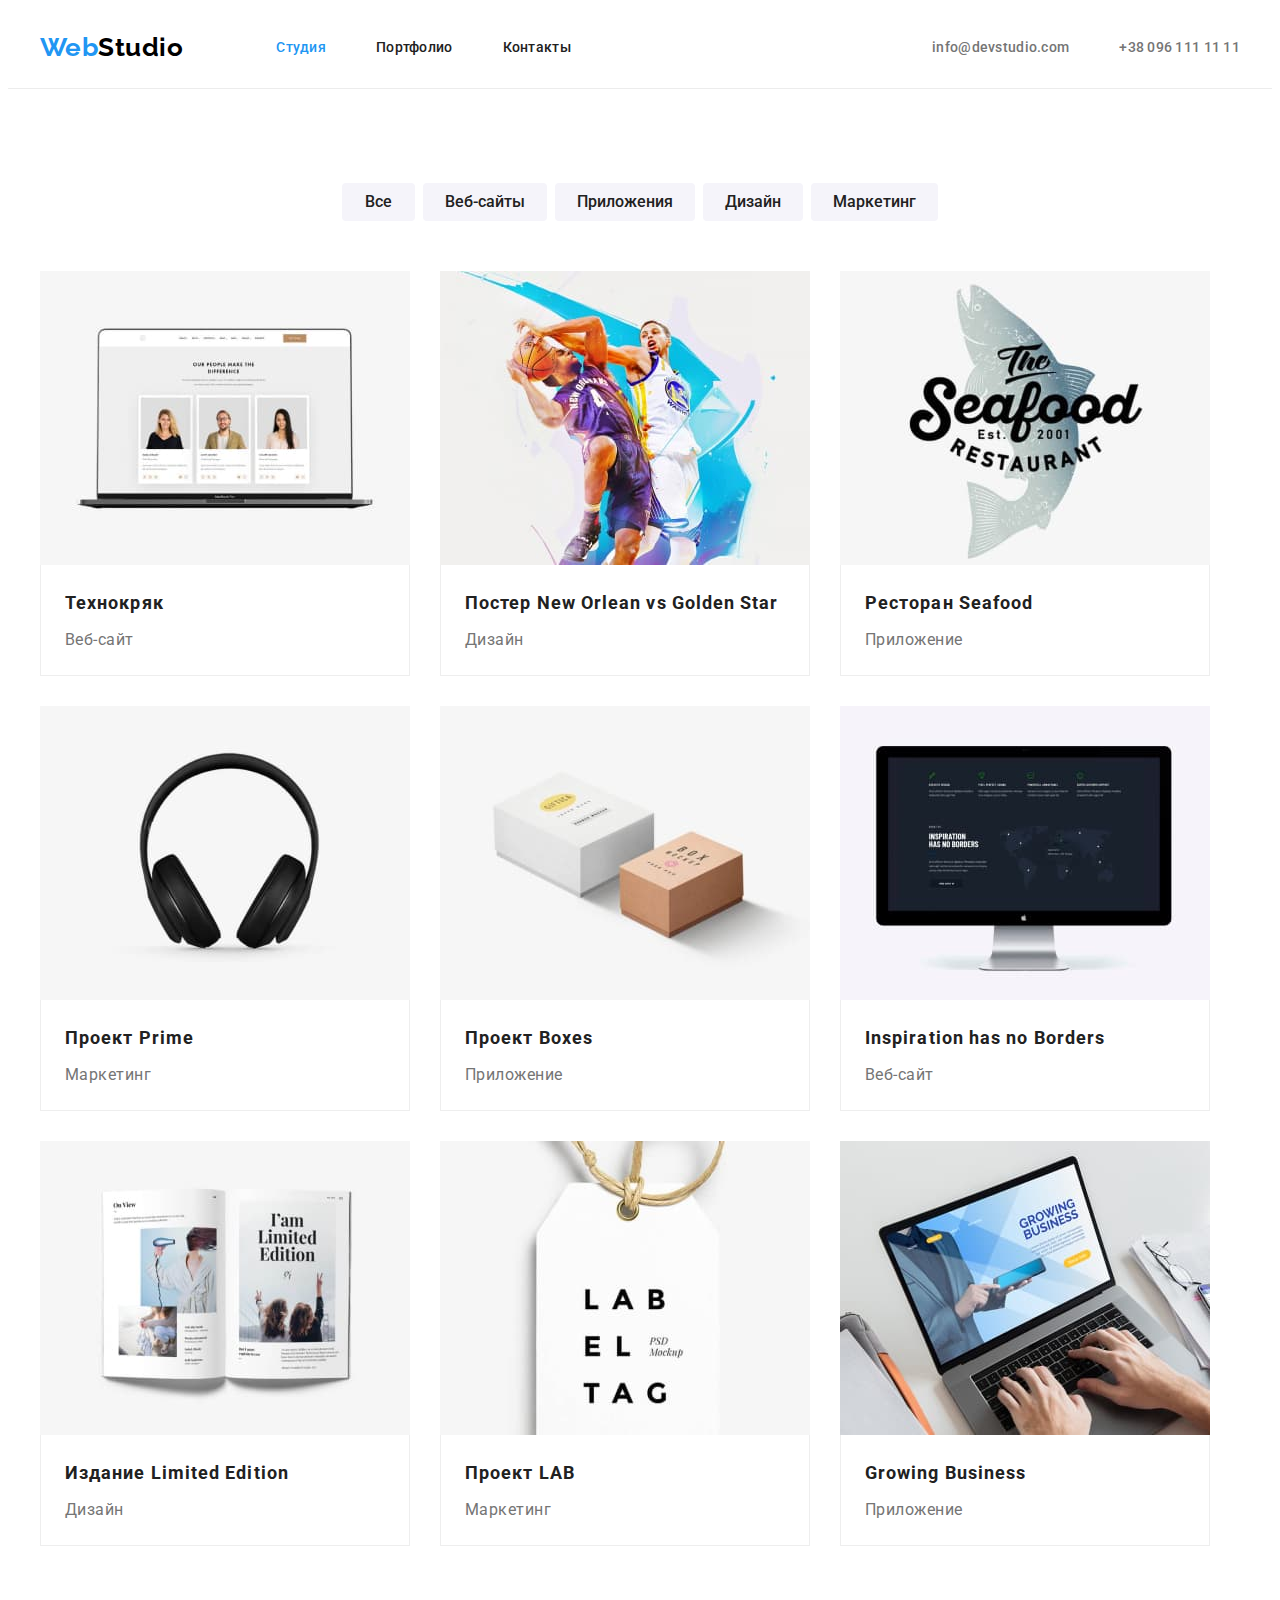
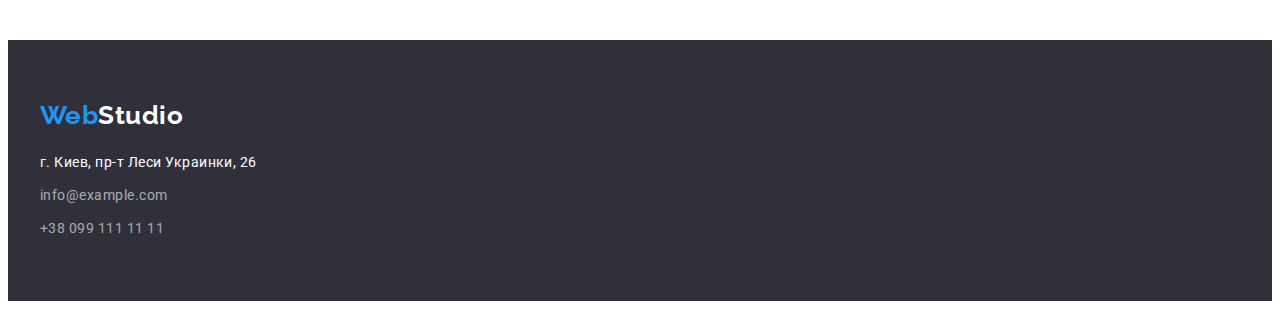
==== portfolio.html @ b679ecaa "копирует дз3" ====
<!DOCTYPE html>
<html lang="ru">
  <head>
    <meta charset="UTF-8" />
    <meta http-equiv="X-UA-Compatible" content="IE=edge" />
    <meta name="viewport" content="width=device-width, initial-scale=1.0" />
    <title>Портфолио</title>
    <link rel="preconnect" href="https://fonts.googleapis.com" />
    <link rel="preconnect" href="https://fonts.gstatic.com" crossorigin />
    <link
      href="https://fonts.googleapis.com/css2?family=Raleway:wght@700&family=Roboto:wght@400;500;700;900&display=swap"
      rel="stylesheet"
    />
    <link
      rel="stylesheet"
      href="https://cdnjs.cloudflare.com/ajax/libs/modern-normalize/1.1.0/modern-normalize.min.css"
      integrity="sha512-wpPYUAdjBVSE4KJnH1VR1HeZfpl1ub8YT/NKx4PuQ5NmX2tKuGu6U/JRp5y+Y8XG2tV+wKQpNHVUX03MfMFn9Q=="
      crossorigin="anonymous"
      referrerpolicy="no-referrer"
    />
    <link rel="stylesheet" href="./css/styles.css" />
  </head>
  <body>
    <!--шапка-->
    <header class="page">
      <div class="container">
        <nav class="page-nav">
          <a class="page-nav-logo link" href="./index.html"
            ><span class="first-part-logo">Web</span><span class="second-part-logo">Studio</span></a
          >
          <ul class="page-nav-list list">
            <li class="item"><a class="link current" href="./index.html">Студия</a></li>
            <li class="item"><a class="link" href="./portfolio.html">Портфолио</a></li>
            <li class="item"><a class="link" href="">Контакты</a></li>
          </ul>
        </nav>

        <ul class="contacts list">
          <li class="item">
            <a class="link" href="mailto:info@devstudio.com">info@devstudio.com</a>
          </li>
          <li class="item"><a class="link" href="tel:+380961111111">+38 096 111 11 11</a></li>
        </ul>
      </div>
    </header>
    <main>
      <section class="portfolio section">
        <div class="container">
          <h1 class="portfolio-title visually-hidden">Портфолио</h1>
          <ul class="portfolio-filter list">
            <li class="item"><button class="button" type="button">Все</button></li>
            <li class="item"><button class="button" type="button">Веб-сайты</button></li>
            <li class="item"><button class="button" type="button">Приложения</button></li>
            <li class="item"><button class="button" type="button">Дизайн</button></li>
            <li class="item"><button class="button" type="button">Маркетинг</button></li>
          </ul>
          <ul class="portfolio-list list">
            <li class="item">
              <img src="./images/img-portfolio.jpg" width="370" height="294" alt="ноутбук" />
              <div class="bottom-part">
                <h2 class="title">Технокряк</h2>
                <p class="description">Веб-сайт</p>
              </div>
            </li>
            <li class="item">
              <img
                src="./images/img-portfolio2.jpg"
                width="370"
                height="294"
                alt="два баскетболиста"
              />
              <div class="bottom-part">
                <h2 class="title">Постер New Orlean vs Golden Star</h2>
                <p class="description">Дизайн</p>
              </div>
            </li>
            <li class="item">
              <img
                src="./images/img-portfolio3.jpg"
                width="370"
                height="294"
                alt="логотип ресторана"
              />
              <div class="bottom-part">
                <h2 class="title">Ресторан Seafood</h2>
                <p class="description">Приложение</p>
              </div>
            </li>
            <li class="item">
              <img src="./images/img-portfolio4.jpg" width="370" height="294" alt="наушники" />
              <div class="bottom-part">
                <h2 class="title">Проект Prime</h2>
                <p class="description">Маркетинг</p>
              </div>
            </li>
            <li class="item">
              <img src="./images/img-portfolio5.jpg" width="370" height="294" alt="две коробки" />
              <div class="bottom-part">
                <h2 class="title">Проект Boxes</h2>
                <p class="description">Приложение</p>
              </div>
            </li>
            <li class="item">
              <img src="./images/img-portfolio6.jpg" width="370" height="294" alt="монитор" />
              <div class="bottom-part">
                <h2 class="title">Inspiration has no Borders</h2>
                <p class="description">Веб-сайт</p>
              </div>
            </li>
            <li class="item">
              <img
                src="./images/img-portfolio7.jpg"
                width="370"
                height="294"
                alt="развернутая книга"
              />
              <div class="bottom-part">
                <h2 class="title">Издание Limited Edition</h2>
                <p class="description">Дизайн</p>
              </div>
            </li>
            <li class="item">
              <img
                src="./images/img-portfolio8.jpg"
                width="370"
                height="294"
                alt="бумажный ярлык"
              />
              <div class="bottom-part">
                <h2 class="title">Проект LAB</h2>
                <p class="description">Маркетинг</p>
              </div>
            </li>
            <li class="item">
              <img
                src="./images/img-portfolio9.jpg"
                width="370"
                height="294"
                alt="руки на клавиатуре ноутбука"
              />
              <div class="bottom-part">
                <h2 class="title">Growing Business</h2>
                <p class="description">Приложение</p>
              </div>
            </li>
          </ul>
        </div>
      </section>
    </main>
    <!-- Футер -->
    <footer class="footer">
      <div class="container">
        <a class="page-nav-logo link" href="./index.html"
          ><span class="first-part-logo">Web</span><span class="second-part-logo">Studio</span></a
        >
        <address class="page-address">
          <p class="address">г. Киев, пр-т Леси Украинки, 26</p>
          <ul class="page-address-list list">
            <li class="item">
              <a class="link" href="mailto:info@example.com">info@example.com</a>
            </li>
            <li class="item"><a class="link" href="tel:+380991111111">+38 099 111 11 11</a></li>
          </ul>
        </address>
      </div>
    </footer>
  </body>
</html>
---- css/styles.css ----
/* общие */
.visually-hidden {
  position: absolute;
  width: 1px;
  height: 1px;
  margin: -1px;
  border: 0;
  padding: 0;

  white-space: nowrap;
  clip-path: inset(100%);
  clip: rect(0 0 0 0);
  overflow: hidden;
}
:root {
  --accent-color: #2196f3;
  --primary-text-color: #757575;
  --title-text-color: #212121;
  --primary-background: #fff;
  --button-bgc: #f5f4fa;
  --hover-text: #fff;
}
body {
  background-color: var(--primary-background);
  color: var(--primary-text-color);
  font-family: Roboto, sans-serif;
  letter-spacing: 0.03em;
}
.list {
  list-style: none;
  padding: 0;
  margin: 0;
}
.link {
  text-decoration: none;
}
.title {
  color: var(--title-text-color);
}
.container {
  margin-left: auto;
  margin-right: auto;
  width: 1200px;
  padding-right: 15px;
  padding-left: 15px;
  /* outline: 2px solid tomato; */
}
h1,
h2,
h3,
p,
ul {
  margin: 0;
}
.section {
  padding-top: 94px;
  padding-bottom: 94px;
}

/* навигация */
.page {
  border-bottom: 1px solid #ececec;
}
.page .container {
  display: flex;
  align-items: center;
}
.page-nav {
  display: flex;
  align-items: center;
}
.page-nav-list {
  display: flex;
  margin-left: 93px;
}
.page-nav-list .item {
  /* border: 1px solid tomato; */
  margin-right: 50px;
}
.page-nav-list .item:last-child {
  margin-right: 0;
}
.page-nav-list .link {
  display: block;
  padding-top: 32px;
  padding-bottom: 32px;

  color: var(--title-text-color);
  font-weight: 500;
  font-size: 14px;
  line-height: 1.14;
  letter-spacing: 0.02em;
}
.page-nav-list .link.current {
  color: var(--accent-color);
}
.contacts {
  display: flex;
  margin-left: auto;
}
.contacts .link {
  display: block;
  padding-top: 32px;
  padding-bottom: 32px;
}
.contacts .item {
  /* border: 1px solid tomato; */
  margin-right: 50px;
}
.contacts .item:last-child {
  margin-right: 0;
}
.contacts .link {
  color: var(--primary-text-color);
  font-weight: 500;
  font-size: 14px;
  line-height: 1.14;
  letter-spacing: 0.02em;
}
.page-nav-list .link:hover,
.page-nav-list .link:focus,
.contacts .link:hover,
.contacts .link:focus {
  color: var(--accent-color);
}
.page-nav-logo {
  font-family: Raleway, sans-serif;
  font-weight: 700;
  font-size: 26px;
  line-height: 1.2;
}
.first-part-logo {
  color: var(--accent-color);
}
.second-part-logo {
  color: #000000;
}
/* секция герой */
.hero {
  background-color: #2f303a;
  text-align: center;
  padding-top: 200px;
  padding-bottom: 200px;
}
.hero-title {
  margin-top: 0;
  margin-bottom: 30px;
  margin-left: auto;
  margin-right: auto;
  width: 696px;
  font-weight: 900;
  font-size: 44px;
  line-height: 1.36;
  letter-spacing: 0.06em;
  text-transform: uppercase;
  color: #fff;
}
.hero-button {
  border-radius: 4px;
  padding: 10px 32px;
  min-width: 200px;
  text-align: center;
  font-family: inherit;
  background-color: var(--accent-color);
  font-weight: 700;
  font-size: 16px;
  line-height: 1.87;
  letter-spacing: 0.06em;
  color: var(--hover-text);
  cursor: pointer;
}
/* преимущества */
.advantages-list {
  display: flex;
}
.advantages-list .item {
  width: 270px;
}
.advantages-list .item:not(:last-child) {
  margin-right: 30px;
}
.advantages .title {
  margin-bottom: 10px;
  font-weight: 700;
  font-size: 14px;
  line-height: 1.14;
  text-transform: uppercase;
}
.advantages .text {
  font-size: 14px;
  line-height: 1.71;
}
/* чем мы занимаемся и команда*/
.possibilities-list {
  display: flex;
}
.possibilities-list .item:not(:last-child) {
  margin-right: 30px;
}
.possibilities {
  padding-top: 0;
}
.possibilities-list img {
  vertical-align: bottom;
}
.possibilities-title {
  margin-bottom: 50px;
}
.team-list {
  display: flex;
}
.team-list .item {
  background-color: #fff;
  box-shadow: 0px 1px 3px rgba(0, 0, 0, 0.12), 0px 1px 1px rgba(0, 0, 0, 0.14),
    0px 2px 1px rgba(0, 0, 0, 0.2);
  border-radius: 0px 0px 4px 4px;
}
.team-list .item:not(:last-child) {
  margin-right: 30px;
}
.team {
  background-color: #f5f4fa;
}

.team-title {
  margin-bottom: 50px;
}
.card-bottom {
  padding-top: 30px;
  padding-bottom: 30px;
}
.possibilities-title,
.team-title {
  font-weight: 700;
  font-size: 36px;
  line-height: 1.16;
  text-align: center;
}
.team-list .title {
  margin-bottom: 10px;
  font-weight: 500;
  font-size: 16px;
  line-height: 1.18;
  text-align: center;
}
.team-list .profession {
  font-size: 16px;
  line-height: 1.18;
  text-align: center;
}

/* футер */
footer {
  background-color: #2f303a;
  padding-bottom: 60px;
  padding-top: 60px;
}
.page-address {
  font-style: normal;
  font-weight: 400;
  font-size: 14px;
  line-height: 1.71;
  color: #fff;
}
.page-address .address {
  margin-bottom: 9px;
}
.page-address .item:not(:last-child) {
  margin-bottom: 9px;
}
.page-address .link {
  color: rgba(255, 255, 255, 0.6);
}
.page-address .link:hover,
.page-address .link:focus {
  color: var(--accent-color);
}
footer .second-part-logo {
  color: var(--hover-text);
}
.footer .page-nav-logo {
  display: block;
  margin-bottom: 20px;
}
/* для портфолио */
.portfolio-filter {
  display: flex;
  justify-content: center;
}
.portfolio-filter .item:not(:last-child) {
  margin-right: 8px;
}
.portfolio-filter {
  margin-bottom: 50px;
}
.portfolio .button {
  border-radius: 4px;
  border: none;
  padding: 6px 22px;
  min-width: 73px;
  font-family: inherit;
  font-weight: 500;
  font-size: 16px;
  line-height: 1.62;
  text-align: center;
  background-color: var(--button-bgc);
  color: var(--title-text-color);
  cursor: pointer;
}
.portfolio .button:hover,
.portfolio .button:focus {
  background-color: var(--accent-color);
  color: var(--hover-text);
}
.portfolio-list img {
  vertical-align: bottom;
}
.portfolio-list {
  display: flex;
  flex-wrap: wrap;
}
.portfolio-list .item {
  width: 370px;
  margin-right: 30px;
  margin-bottom: 30px;
}
.bottom-part {
  border: 1px solid #eeeeee;
  border-top: none;
  padding-top: 20px;
  padding-bottom: 20px;
  padding-right: 24px;
  padding-left: 24px;
}
.portfolio-list .item:nth-child(3n) {
  margin-right: 0;
}
.portfolio-list .item:nth-last-child(-n + 3) {
  margin-bottom: 0;
}
.portfolio .title {
  margin-bottom: 4px;
  /* margin-left: 24px; */

  font-weight: 700;
  font-size: 18px;
  line-height: 2;
  letter-spacing: 0.06em;
}
.portfolio .description {
  /* margin-bottom: 20px;
  margin-left: 24px; */
  font-size: 16px;
  line-height: 1.87;
}
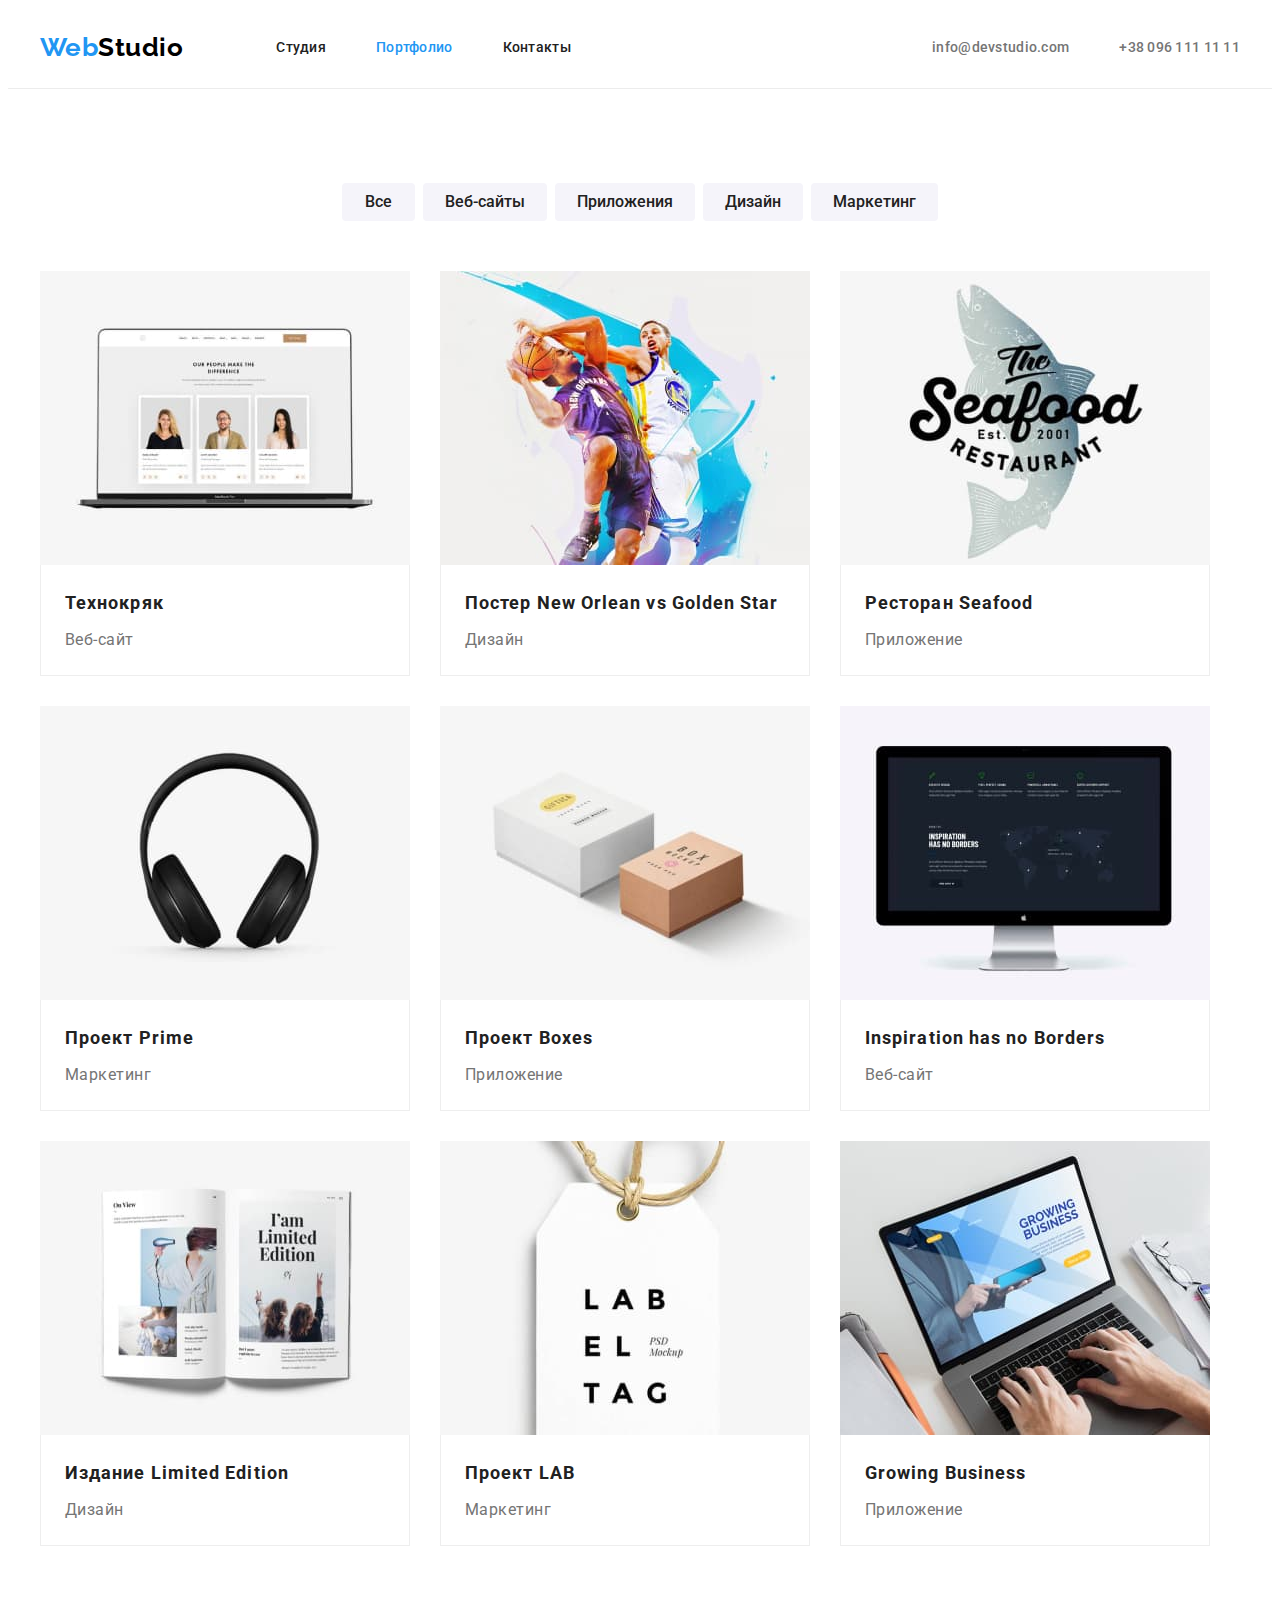
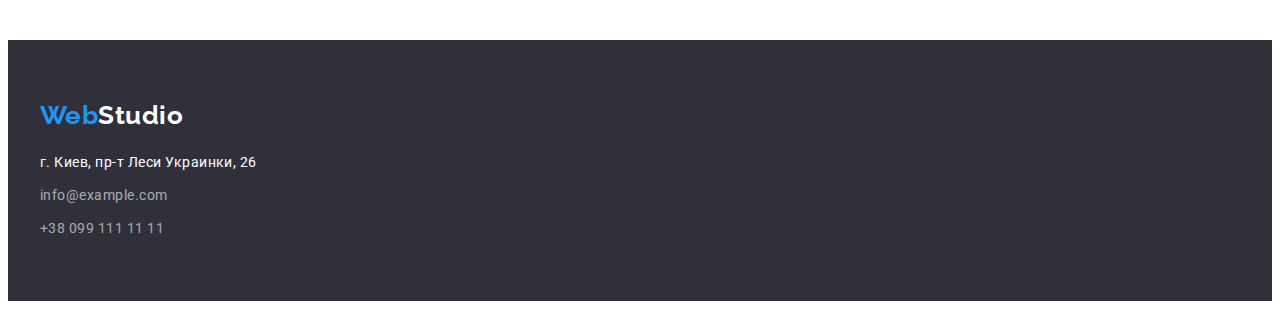
==== commit 84c4bfc8: "пофиксил текущую страницу" ====
--- a/portfolio.html
+++ b/portfolio.html
@@ -29,8 +29,8 @@
             ><span class="first-part-logo">Web</span><span class="second-part-logo">Studio</span></a
           >
           <ul class="page-nav-list list">
-            <li class="item"><a class="link current" href="./index.html">Студия</a></li>
-            <li class="item"><a class="link" href="./portfolio.html">Портфолио</a></li>
+            <li class="item"><a class="link " href="./index.html">Студия</a></li>
+            <li class="item"><a class="link current" href="./portfolio.html">Портфолио</a></li>
             <li class="item"><a class="link" href="">Контакты</a></li>
           </ul>
         </nav>
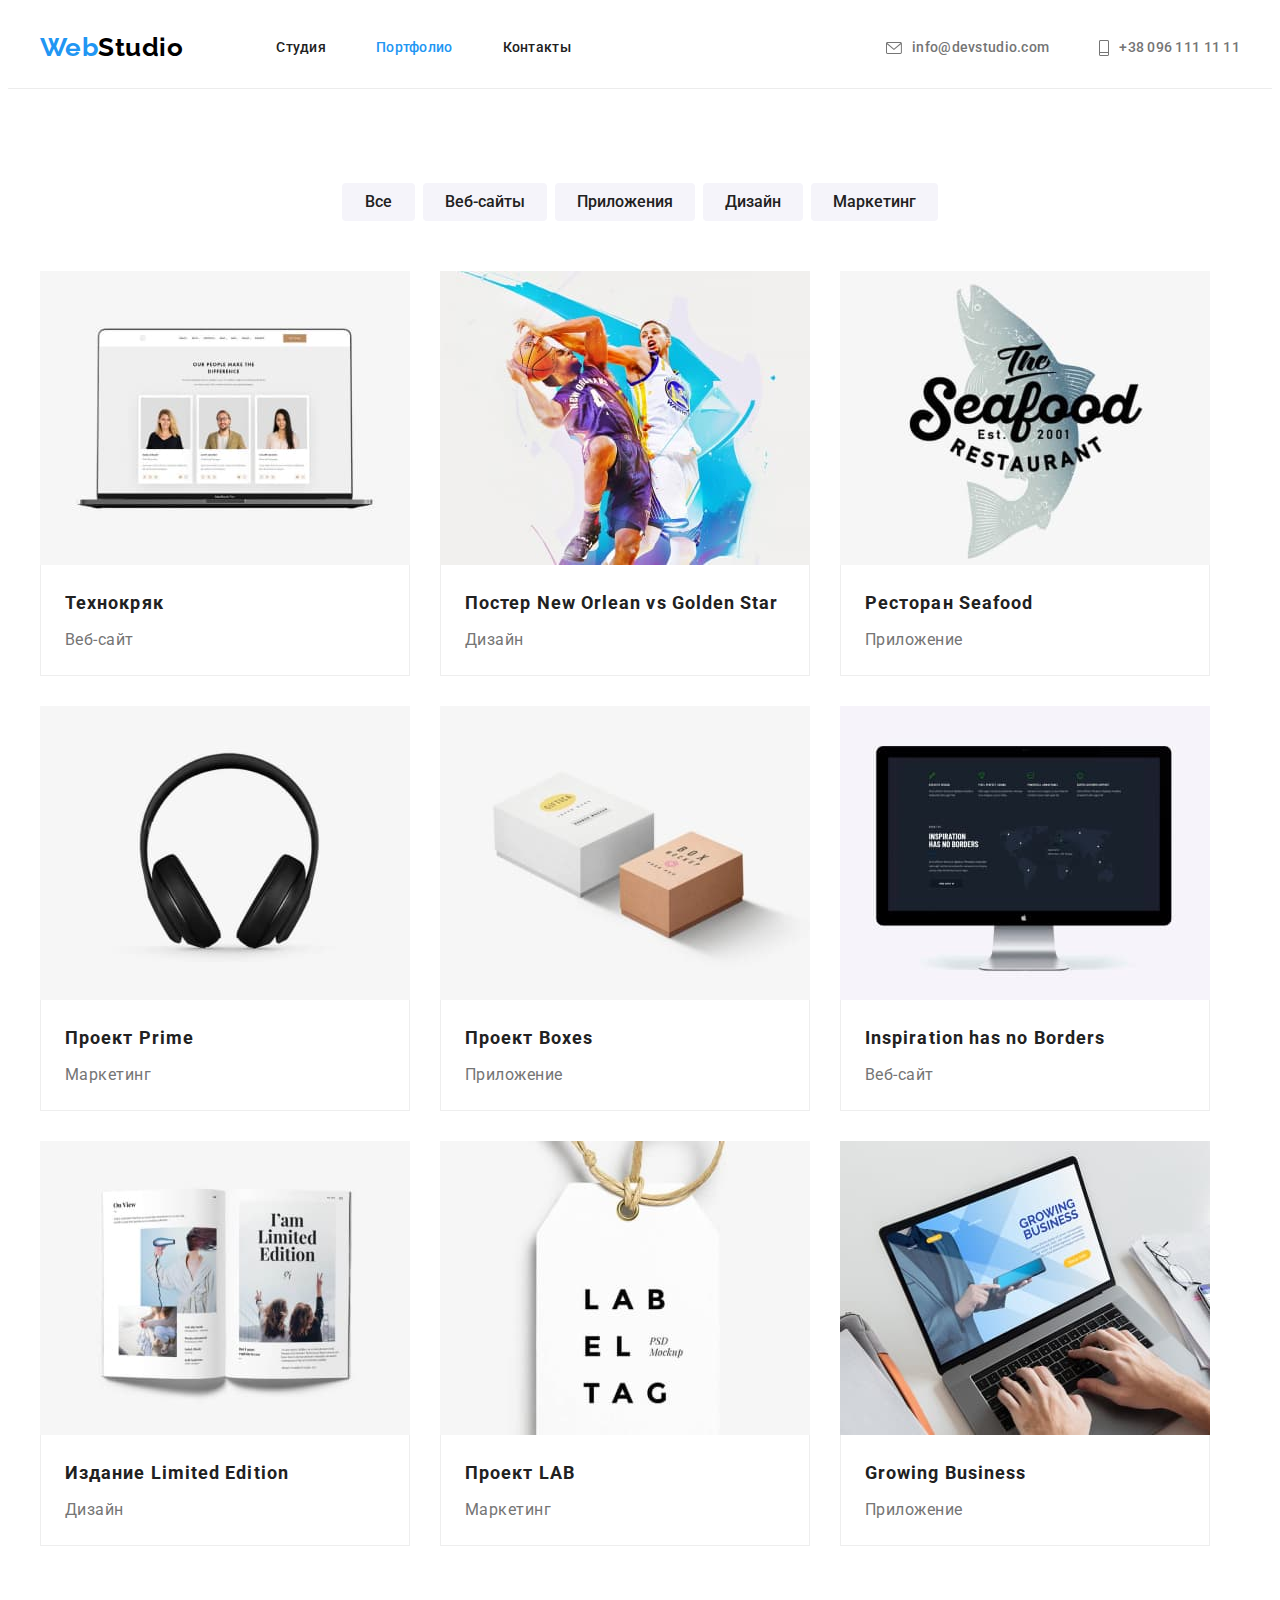
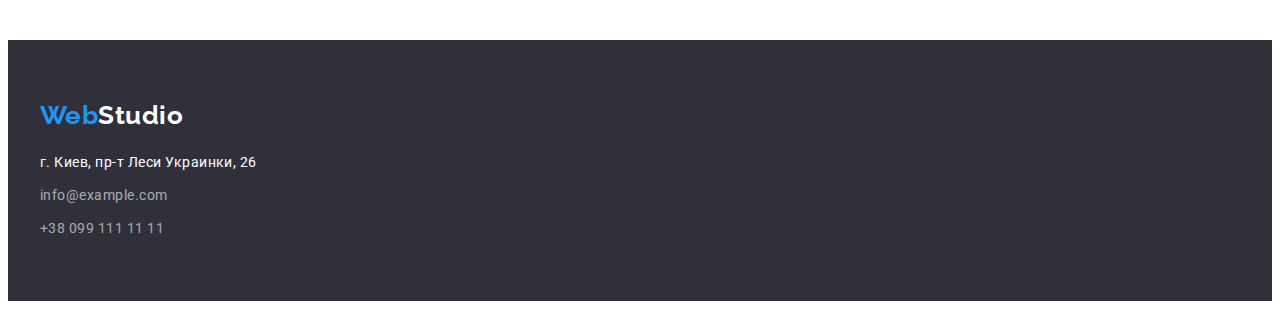
==== commit 2b5d3953: "добавляет иконку телефона" ====
--- a/portfolio.html
+++ b/portfolio.html
@@ -29,7 +29,7 @@
             ><span class="first-part-logo">Web</span><span class="second-part-logo">Studio</span></a
           >
           <ul class="page-nav-list list">
-            <li class="item"><a class="link " href="./index.html">Студия</a></li>
+            <li class="item"><a class="link" href="./index.html">Студия</a></li>
             <li class="item"><a class="link current" href="./portfolio.html">Портфолио</a></li>
             <li class="item"><a class="link" href="">Контакты</a></li>
           </ul>
@@ -37,9 +37,19 @@
 
         <ul class="contacts list">
           <li class="item">
-            <a class="link" href="mailto:info@devstudio.com">info@devstudio.com</a>
+            <a class="link" href="mailto:info@devstudio.com"
+              ><svg class="mail-icon" width="16px" height="12px">
+                <use href="./images/svg/icons.svg#icon-mail"></use></svg
+              >info@devstudio.com</a
+            >
           </li>
-          <li class="item"><a class="link" href="tel:+380961111111">+38 096 111 11 11</a></li>
+          <li class="item">
+            <a class="link" href="tel:+380961111111"
+              ><svg class="phone-icon" width="10px" height="16px">
+                <use href="./images/svg/icons.svg#icon-phone"></use></svg
+              >+38 096 111 11 11</a
+            >
+          </li>
         </ul>
       </div>
     </header>
--- a/css/styles.css
+++ b/css/styles.css
@@ -59,6 +59,9 @@
 
 /* навигация */
 .page {
+  margin-left: auto;
+  margin-right: auto;
+  max-width: 1600px;
   border-bottom: 1px solid #ececec;
 }
 .page .container {
@@ -107,10 +110,20 @@
   /* border: 1px solid tomato; */
   margin-right: 50px;
 }
+
+.mail-icon,
+.phone-icon {
+  margin-right: 10px;
+  fill: currentColor;
+}
+
 .contacts .item:last-child {
   margin-right: 0;
 }
 .contacts .link {
+  display: inline-flex;
+  align-items: center;
+
   color: var(--primary-text-color);
   font-weight: 500;
   font-size: 14px;
@@ -122,6 +135,7 @@
 .contacts .link:hover,
 .contacts .link:focus {
   color: var(--accent-color);
+  fill: var(--accent-color);
 }
 .page-nav-logo {
   font-family: Raleway, sans-serif;
@@ -137,6 +151,15 @@
 }
 /* секция герой */
 .hero {
+  max-width: 1600px;
+  margin-left: auto;
+  margin-right: auto;
+  background-image: linear-gradient(to right, rgba(47, 48, 58, 0.4), rgba(47, 48, 58, 0.4)),
+    url(../images/hero.jpg);
+  background-size: cover;
+  background-repeat: no-repeat;
+  background-position: center;
+
   background-color: #2f303a;
   text-align: center;
   padding-top: 200px;
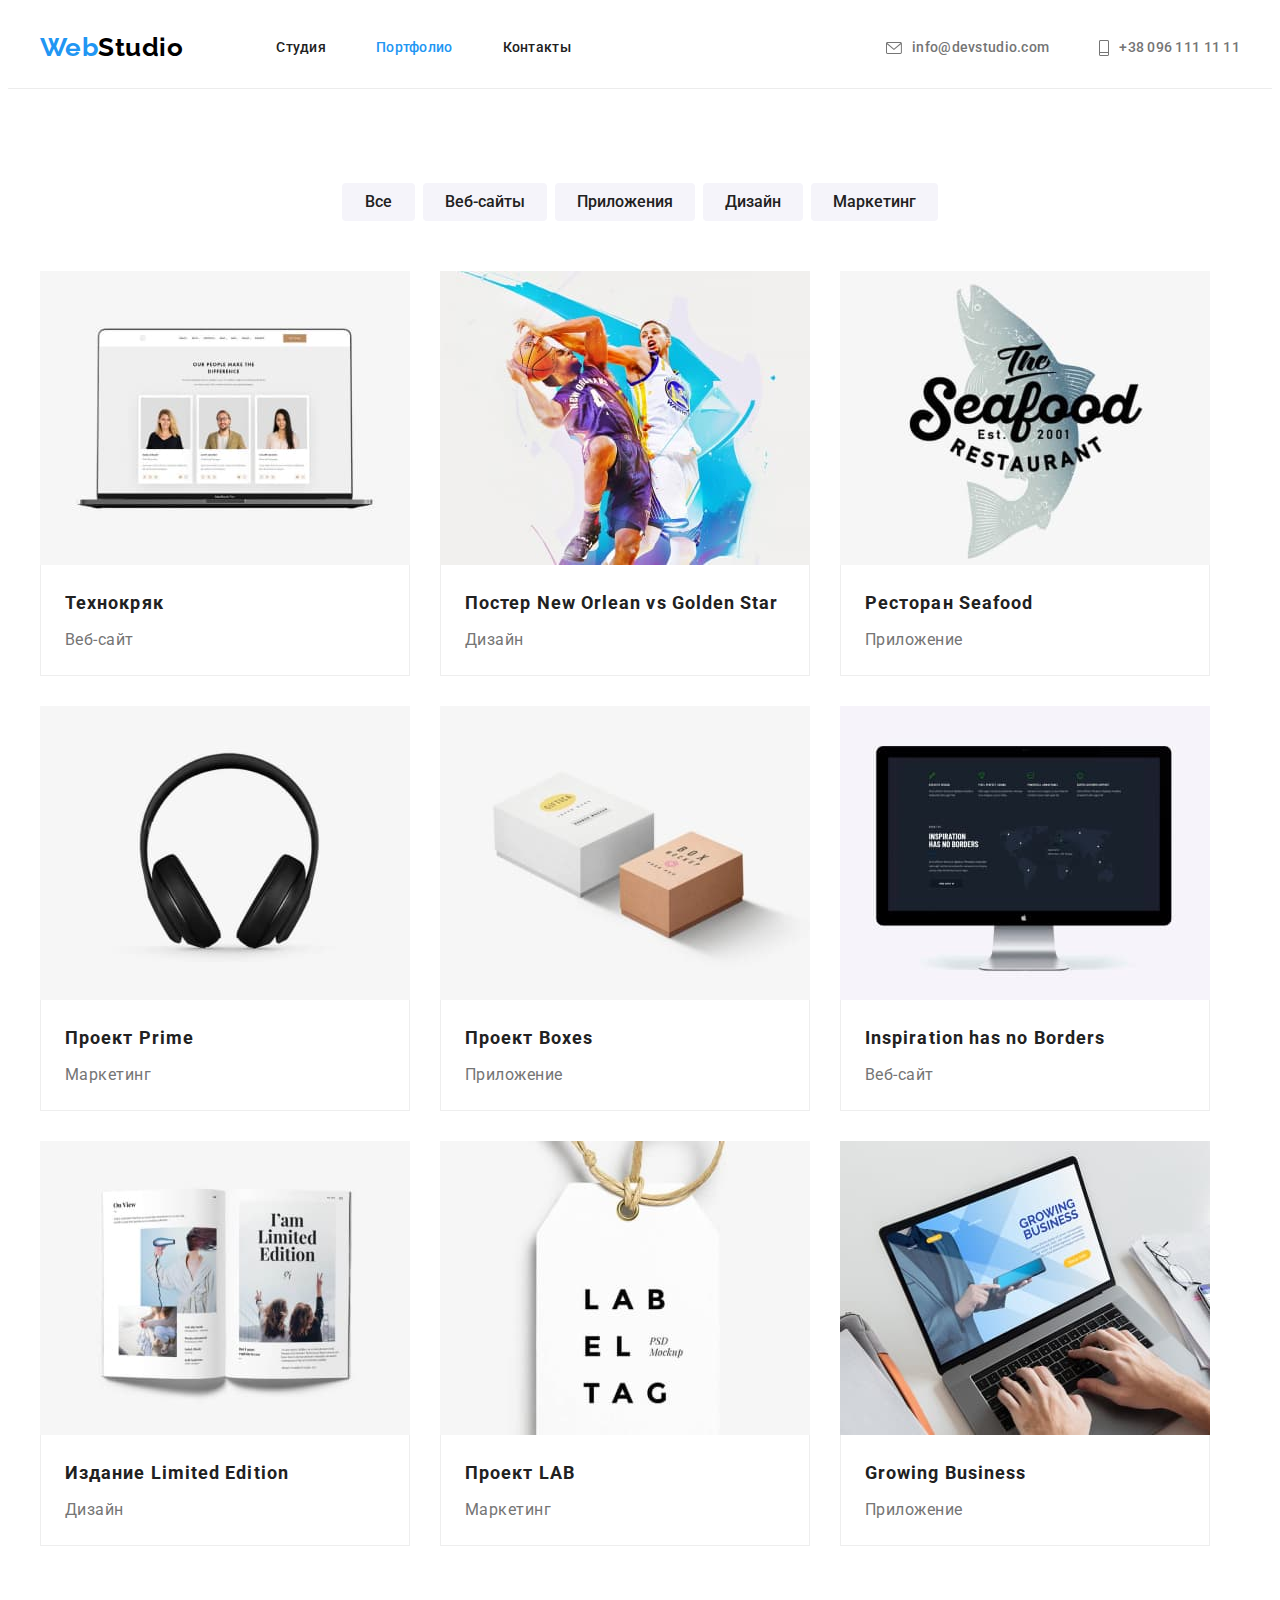
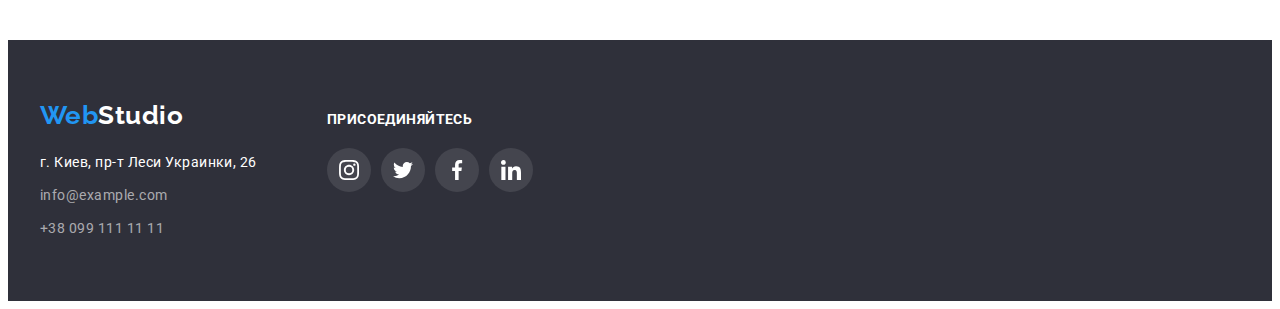
==== commit 7297768a: "добавляет новый футер в портфолио" ====
--- a/portfolio.html
+++ b/portfolio.html
@@ -160,19 +160,39 @@
     <!-- Футер -->
     <footer class="footer">
       <div class="container">
-        <a class="page-nav-logo link" href="./index.html"
-          ><span class="first-part-logo">Web</span><span class="second-part-logo">Studio</span></a
-        >
-        <address class="page-address">
-          <p class="address">г. Киев, пр-т Леси Украинки, 26</p>
-          <ul class="page-address-list list">
-            <li class="item">
-              <a class="link" href="mailto:info@example.com">info@example.com</a>
-            </li>
-            <li class="item"><a class="link" href="tel:+380991111111">+38 099 111 11 11</a></li>
+        <div class="address-block">
+          <a class="page-nav-logo link" href="./index.html"><span class="first-part-logo">Web</span><span
+              class="second-part-logo">Studio</span></a>
+          <address class="page-address">
+            <p class="address">г. Киев, пр-т Леси Украинки, 26</p>
+            <ul class="page-address-list list">
+              <li class="item">
+                <a class="link" href="mailto:info@example.com">info@example.com</a>
+              </li>
+              <li class="item"><a class="link" href="tel:+380991111111">+38 099 111 11 11</a></li>
+            </ul>
+          </address>
+        </div>
+        <div class="social-block">
+          <h2 class="social-block-title title">ПРИСОЕДИНЯЙТЕСЬ</h2>
+          <ul class="social-list list">
+            <li class="item"><a class="link" href="http://instagram.com"><svg class="icon" width="20px" height="20px">
+                  <use href="./images/svg/icons.svg#icon-instagram"></use>
+                </svg></a></li>
+            <li class="item"><a class="link" href="http://twitter.com"><svg class="icon" width="20px" height="20px">
+                  <use href="./images/svg/icons.svg#icon-twitter"></use>
+                </svg></a></li>
+            <li class="item"><a class="link" href="http://facebook.com"><svg class="icon" width="20px" height="20px">
+                  <use href="./images/svg/icons.svg#icon-facebook"></use>
+                </svg></a></li>
+            <li class="item"><a class="link" href="http://linkedin.com"><svg class="icon" width="20px" height="20px">
+                  <use href="./images/svg/icons.svg#icon-linkedin"></use>
+                </svg></a></li>
           </ul>
-        </address>
+        </div>
+    
       </div>
+    
     </footer>
   </body>
 </html>
--- a/css/styles.css
+++ b/css/styles.css
@@ -193,6 +193,15 @@
   cursor: pointer;
 }
 /* преимущества */
+.thumb {
+  display: inline-flex;
+  align-items: center;
+  width: 270px;
+  height: 120px;
+  /* outline: tomato solid 1px; */
+  margin-bottom: 30px;
+  background-color: #f5f4fa;
+}
 .advantages-list {
   display: flex;
 }
@@ -228,6 +237,32 @@
 }
 .possibilities-title {
   margin-bottom: 50px;
+}
+.social {
+  display: flex;
+  justify-content: center;
+  padding-bottom: 30px;
+}
+.icon-item .link {
+  display: flex;
+  justify-content: center;
+  align-items: center;
+  width: 44px;
+  height: 44px;
+  fill: #afb1b8;
+}
+.icon-item .link:hover,
+.icon-item .link:focus {
+  border-radius: 50%;
+  background-color: var(--accent-color);
+  fill: var(--hover-text);
+}
+.social .icon-item:not(:last-child) {
+  margin-right: 10px;
+}
+.icon-item .icon {
+  width: 20px;
+  height: 20px;
 }
 .team-list {
   display: flex;
@@ -250,10 +285,11 @@
 }
 .card-bottom {
   padding-top: 30px;
-  padding-bottom: 30px;
+  padding-bottom: 16px;
 }
 .possibilities-title,
-.team-title {
+.team-title,
+.clients-title {
   font-weight: 700;
   font-size: 36px;
   line-height: 1.16;
@@ -272,6 +308,37 @@
   text-align: center;
 }
 
+/* Клиенты */
+.clients-list {
+  display: flex;
+}
+
+.clients-title {
+  margin-bottom: 50px;
+}
+
+.clients-list .link {
+  display: inline-flex;
+  border: 1px solid #afb1b8;
+  box-sizing: border-box;
+  border-radius: 4px;
+  width: 170px;
+  height: 92px;
+  justify-content: center;
+  align-items: center;
+  fill: #afb1b8;
+}
+
+.clients-list .link:hover,
+.clients-list .link:focus {
+  fill: var(--accent-color);
+  border-color: var(--accent-color);
+}
+
+.clients-list .item:not(:last-child) {
+  margin-right: 30px;
+}
+
 /* футер */
 footer {
   background-color: #2f303a;
@@ -298,6 +365,25 @@
 .page-address .link:focus {
   color: var(--accent-color);
 }
+
+.social-list .link {
+  display: flex;
+  justify-content: center;
+  align-items: center;
+  width: 44px;
+  height: 44px;
+  fill: #fff;
+  border-radius: 50%;
+  background-color: rgba(255, 255, 255, 0.1);
+}
+.social-list .link:hover,
+.social-list .link:focus {
+  background-color: var(--accent-color);
+}
+.footer .social-list .item:not(:last-child) {
+  margin-right: 10px;
+}
+
 footer .second-part-logo {
   color: var(--hover-text);
 }
@@ -305,6 +391,27 @@
   display: block;
   margin-bottom: 20px;
 }
+
+.footer .container {
+  display: flex;
+}
+.social-block {
+  margin-left: 70px;
+  margin-top: 12px;
+}
+
+.social-block-title {
+  margin-bottom: 20px;
+  font-size: 14px;
+  line-height: 1.14;
+  letter-spacing: 0.03em;
+  color: var(--hover-text);
+}
+
+.footer .social-list {
+  display: inline-flex;
+}
+
 /* для портфолио */
 .portfolio-filter {
   display: flex;
